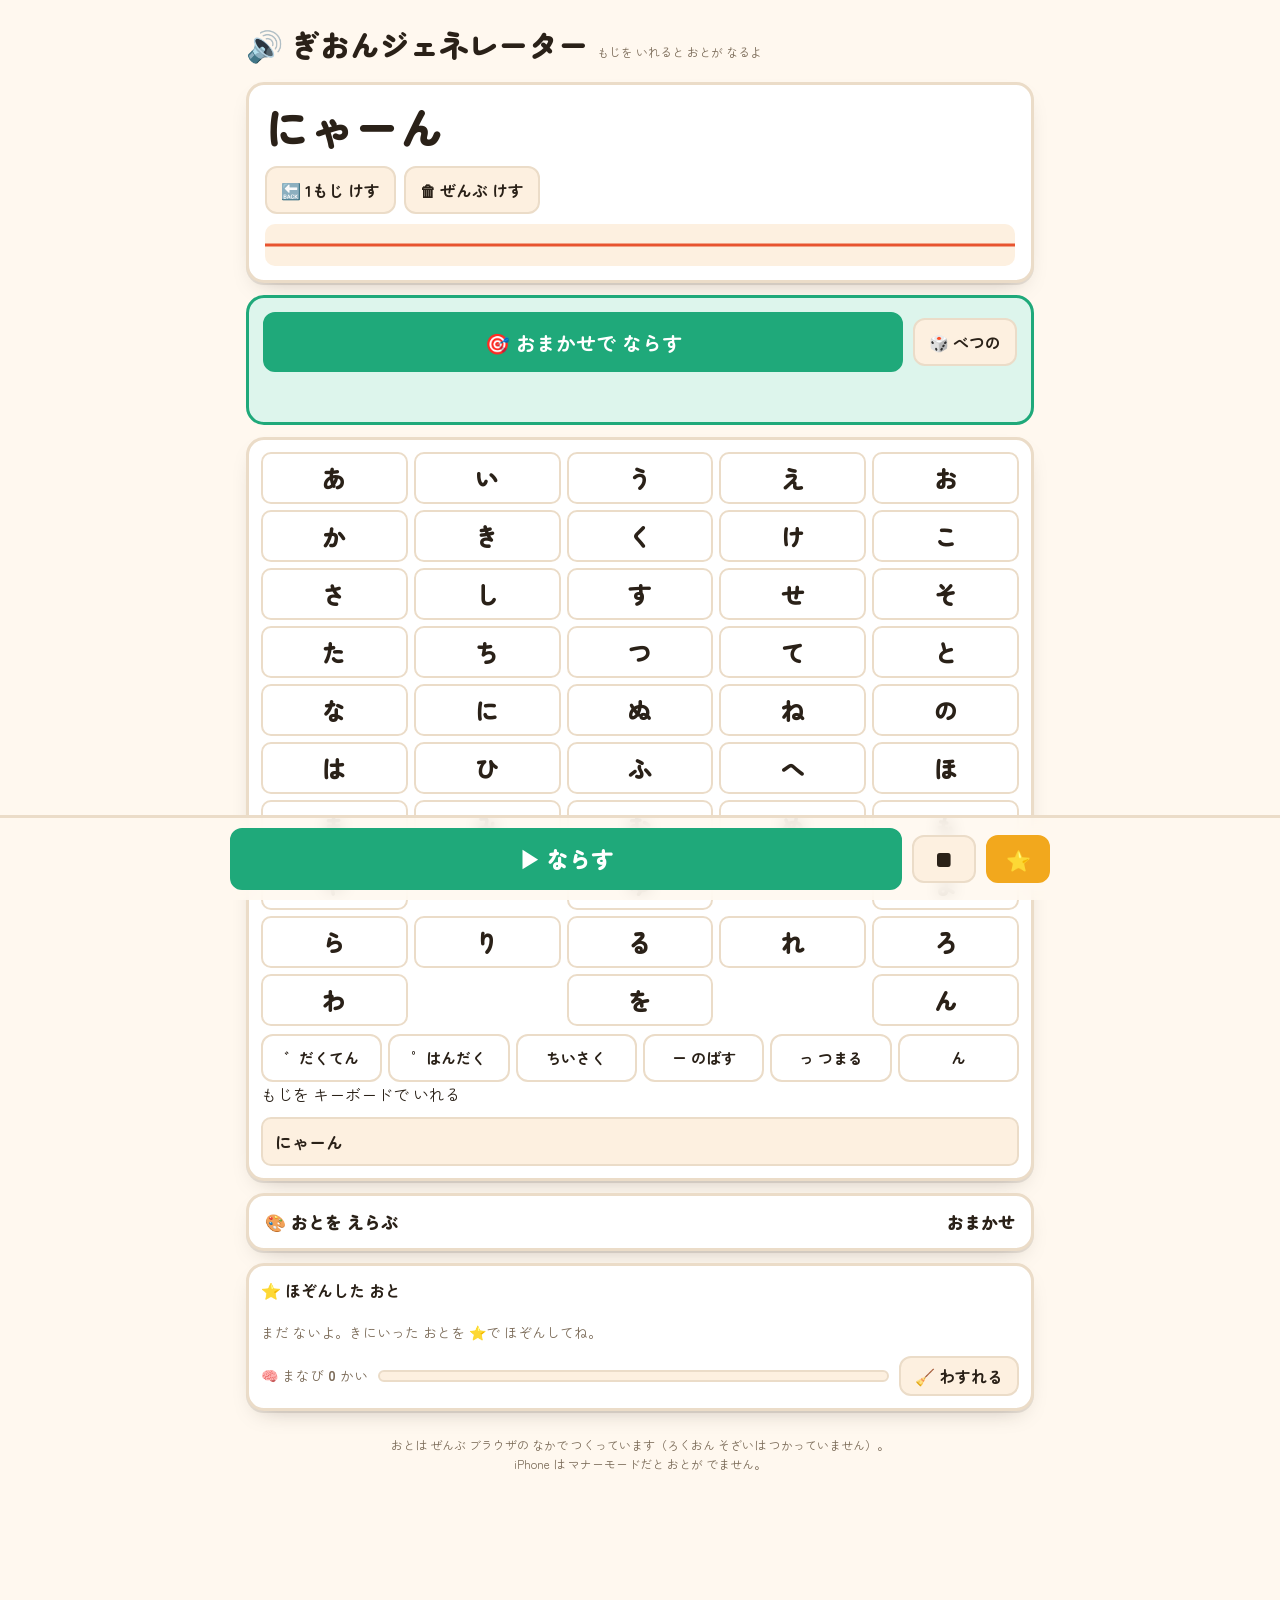
==== apps/giongen/index.html @ de9b0971 "アプリ本体: 48スタイル / 73バリエーション、おまかせ判定、学習、保存、UI - styles/  9カテゴリ 48スタイル。実測値を持つものは出発点として使い、            特徴を出" ====
<!doctype html>
<html lang="ja">
<head>
<meta charset="utf-8">
<meta name="viewport" content="width=device-width, initial-scale=1, viewport-fit=cover">
<title>ぎおんジェネレーター</title>
<meta name="description" content="ひらがなを いれると、もじに かけない おとが なる。">
<link rel="preconnect" href="https://fonts.googleapis.com">
<link rel="preconnect" href="https://fonts.gstatic.com" crossorigin>
<link rel="stylesheet" href="https://fonts.googleapis.com/css2?family=Zen+Maru+Gothic:wght@400;700;900&display=swap">
<link rel="stylesheet" href="style.css">
</head>
<body>
<div class="wrap">

  <header>
    <h1>🔊 ぎおんジェネレーター</h1>
    <span class="tag">もじを いれると おとが なるよ</span>
  </header>

  <!-- 入力表示 -->
  <section class="display">
    <div id="shown" aria-live="polite"></div>
    <div class="disp-row">
      <button type="button" id="backBtn" class="btn-ghost">🔙 1もじ けす</button>
      <button type="button" id="clearBtn" class="btn-ghost">🗑 ぜんぶ けす</button>
    </div>
    <canvas id="viz" width="800" height="42" aria-hidden="true"></canvas>
  </section>

  <!-- おまかせ -->
  <section class="auto">
    <div class="auto-row">
      <button type="button" id="autoBtn" class="btn-go">🎯 おまかせで ならす</button>
      <button type="button" id="rerollBtn" class="btn-ghost">🎲 べつの</button>
    </div>
    <div id="autoResult" aria-live="polite"></div>
  </section>

  <!-- 五十音キーボード -->
  <section class="kb">
    <div class="kb-grid" id="kbGrid"></div>
    <div class="kb-tools">
      <button type="button" id="dakuBtn"  aria-pressed="false">゛だくてん</button>
      <button type="button" id="handaBtn" aria-pressed="false">゜はんだく</button>
      <button type="button" id="smallBtn" aria-pressed="false">ちいさく</button>
      <button type="button" data-insert="ー">ー のばす</button>
      <button type="button" data-insert="っ">っ つまる</button>
      <button type="button" data-insert="ん">ん</button>
    </div>
    <label class="visually-hidden" for="txt">もじを キーボードで いれる</label>
    <input id="txt" type="text" inputmode="text" autocomplete="off" spellcheck="false"
           placeholder="キーボードで うっても いいよ">
  </section>

  <!-- スタイル選択 -->
  <details class="picker" id="picker">
    <summary><span>🎨 おとを えらぶ</span><span id="pickerNow">おまかせ</span></summary>
    <div class="picker-body">
      <div class="tabs" id="tabs" role="tablist"></div>
      <div class="styles" id="styles"></div>
      <div class="kb-tools" style="margin-top:10px">
        <button type="button" id="adultBtn" aria-pressed="false">🔞 おとなモード</button>
        <button type="button" id="randStyleBtn" class="btn-ghost">🎲 ランダム</button>
      </div>
    </div>
  </details>

  <!-- ほぞん -->
  <section class="saves">
    <strong>⭐ ほぞんした おと</strong>
    <div class="save-list" id="saveList"></div>
    <p class="empty" id="saveEmpty">まだ ないよ。きにいった おとを ⭐で ほぞんしてね。</p>
    <div class="learn">
      <span>🧠 まなび <b id="learnCount">0</b> かい</span>
      <span class="meter"><i id="learnBar"></i></span>
      <button type="button" id="forgetBtn" class="btn-ghost" style="min-height:40px">🧹 わすれる</button>
    </div>
  </section>

  <footer>
    おとは ぜんぶ ブラウザの なかで つくっています（ろくおん そざいは つかっていません）。<br>
    iPhone は マナーモードだと おとが でません。
  </footer>
</div>

<!-- 下部固定 -->
<div class="dock">
  <div class="dock-inner">
    <button type="button" id="playBtn" class="btn-go">▶ ならす</button>
    <button type="button" id="stopBtn" class="btn-ghost">■</button>
    <button type="button" id="saveBtn" class="btn-star">⭐</button>
  </div>
</div>

<dialog id="warnDlg">
  <h2>⚠️ ちゅうい</h2>
  <p id="warnText"></p>
  <div class="row">
    <button type="button" id="warnCancel" class="btn-ghost">やめる</button>
    <button type="button" id="warnOk" class="btn-go">わかった</button>
  </div>
</dialog>

<script type="module" src="js/app.js"></script>
</body>
</html>
---- apps/giongen/style.css ----
/* ちびっこが独力で操作できることを最優先。
   文字が読めなくても絵文字で選べる／タップ領域は最小48px／高コントラスト。 */
:root{
  --bg:#FFF8EF; --surface:#FFFFFF; --surface2:#FDF0E0;
  --ink:#2A2118; --muted:#7A6A57; --line:#EBDCC8;
  --accent:#E8542F; --accent-ink:#FFFFFF; --accent-soft:#FFE3D8;
  --go:#1FA97A; --go-soft:#DDF5EC;
  --star:#F2A81D; --star-soft:#FFF1D4;
  --warn:#C0392B; --warn-soft:#FBE4E1;
  --radius:18px;
  --shadow:0 2px 0 rgba(42,33,24,.10), 0 10px 24px -14px rgba(42,33,24,.35);
}
@media (prefers-color-scheme:dark){ :root:not([data-theme="light"]){
  --bg:#18120C; --surface:#241B12; --surface2:#2E2318;
  --ink:#F6ECE0; --muted:#B39D84; --line:#3A2C1E;
  --accent:#FF7A55; --accent-ink:#241B12; --accent-soft:#3A2118;
  --go:#3FD3A0; --go-soft:#123026;
  --star:#FFC552; --star-soft:#33260F;
  --warn:#FF7A6B; --warn-soft:#3A1C18;
  --shadow:0 2px 0 rgba(0,0,0,.35), 0 12px 28px -16px rgba(0,0,0,.8);
}}
:root[data-theme="dark"]{
  --bg:#18120C; --surface:#241B12; --surface2:#2E2318;
  --ink:#F6ECE0; --muted:#B39D84; --line:#3A2C1E;
  --accent:#FF7A55; --accent-ink:#241B12; --accent-soft:#3A2118;
  --go:#3FD3A0; --go-soft:#123026;
  --star:#FFC552; --star-soft:#33260F;
  --warn:#FF7A6B; --warn-soft:#3A1C18;
  --shadow:0 2px 0 rgba(0,0,0,.35), 0 12px 28px -16px rgba(0,0,0,.8);
}
*{box-sizing:border-box}
html,body{height:100%}
body{
  margin:0; background:var(--bg); color:var(--ink);
  font-family:"Zen Maru Gothic","Hiragino Maru Gothic ProN",-apple-system,"Noto Sans JP",sans-serif;
  font-size:16px; line-height:1.6;
  -webkit-text-size-adjust:100%;
}
.wrap{max-width:820px; margin:0 auto; padding-inline:16px; padding-block:20px 160px}

header{display:flex; align-items:baseline; gap:10px; flex-wrap:wrap; margin-bottom:14px}
h1{font-size:clamp(22px,5.5vw,30px); font-weight:800; margin:0; letter-spacing:-.01em}
.tag{font-size:12px; color:var(--muted)}

/* ---- 入力表示 ---- */
.display{
  background:var(--surface); border:3px solid var(--line); border-radius:var(--radius);
  padding:14px 16px; box-shadow:var(--shadow); margin-bottom:12px;
}
#shown{
  font-size:clamp(28px,8vw,44px); font-weight:800; line-height:1.25;
  min-height:1.3em; word-break:break-all; letter-spacing:.02em;
}
#shown:empty::before{content:"ここに もじが でるよ"; color:var(--muted); font-size:20px; font-weight:400}
.disp-row{display:flex; gap:8px; margin-top:10px; flex-wrap:wrap}
.disp-row button{flex:0 0 auto}

/* ---- ボタン共通 ---- */
button{
  font-family:inherit; font-weight:700; cursor:pointer;
  border:2px solid var(--line); background:var(--surface); color:var(--ink);
  border-radius:12px; min-height:48px; padding:0 14px; font-size:16px;
  transition:transform .06s;
}
button:active{transform:translateY(2px)}
button:focus-visible{outline:3px solid var(--accent); outline-offset:2px}
.btn-go{background:var(--go); border-color:var(--go); color:#fff}
.btn-star{background:var(--star); border-color:var(--star); color:#3A2A08}
.btn-ghost{background:var(--surface2)}

/* ---- 五十音キーボード ---- */
.kb{background:var(--surface); border:3px solid var(--line); border-radius:var(--radius);
    padding:12px; box-shadow:var(--shadow); margin-bottom:12px}
.kb-grid{display:grid; grid-template-columns:repeat(5,1fr); gap:6px}
.kb-grid button{min-height:52px; font-size:24px; font-weight:800; padding:0; border-radius:10px}
.kb-grid button.blank{visibility:hidden}
.kb-tools{display:flex; gap:6px; margin-top:8px; flex-wrap:wrap}
.kb-tools button{flex:1 1 0; min-width:64px; font-size:15px}
.kb-tools button[aria-pressed="true"]{background:var(--accent); border-color:var(--accent); color:var(--accent-ink)}
#txt{
  width:100%; margin-top:10px; font-family:inherit; font-size:17px; font-weight:600;
  padding:10px 12px; border:2px solid var(--line); border-radius:10px;
  background:var(--surface2); color:var(--ink);
}
#txt:focus{outline:none; border-color:var(--accent)}

/* ---- おまかせ ---- */
.auto{
  background:var(--go-soft); border:3px solid var(--go); border-radius:var(--radius);
  padding:14px; margin-bottom:12px;
}
.auto-row{display:flex; gap:10px; align-items:center; flex-wrap:wrap}
#autoBtn{flex:1 1 220px; min-height:60px; font-size:20px}
#autoResult{margin-top:10px; font-size:16px; font-weight:700; min-height:1.6em}
#autoResult .why{font-weight:400; color:var(--muted); font-size:14px}

/* ---- スタイル選択 ---- */
details.picker{margin-bottom:12px}
details.picker>summary{
  list-style:none; cursor:pointer; background:var(--surface); border:3px solid var(--line);
  border-radius:var(--radius); padding:12px 16px; font-weight:800; font-size:17px;
  box-shadow:var(--shadow); display:flex; justify-content:space-between; align-items:center;
}
details.picker>summary::-webkit-details-marker{display:none}
details.picker[open]>summary{border-bottom-left-radius:0; border-bottom-right-radius:0}
.picker-body{background:var(--surface); border:3px solid var(--line); border-top:0;
  border-radius:0 0 var(--radius) var(--radius); padding:12px}
.tabs{display:flex; gap:6px; overflow-x:auto; padding-bottom:6px; margin-bottom:10px}
.tabs button{flex:0 0 auto; font-size:15px; min-height:44px; padding:0 12px}
.tabs button[aria-selected="true"]{background:var(--accent); border-color:var(--accent); color:var(--accent-ink)}
.styles{display:grid; grid-template-columns:repeat(auto-fill,minmax(96px,1fr)); gap:8px}
.styles button{
  display:flex; flex-direction:column; align-items:center; justify-content:center; gap:2px;
  min-height:86px; padding:6px 4px; font-size:12px; line-height:1.25; text-align:center;
}
.styles button .e{font-size:30px; line-height:1.1}
.styles button[aria-pressed="true"]{border-color:var(--accent); background:var(--accent-soft)}
.styles button.locked{border-color:var(--warn); background:var(--warn-soft)}

/* ---- ほぞん ---- */
.saves{background:var(--surface); border:3px solid var(--line); border-radius:var(--radius);
  padding:12px; box-shadow:var(--shadow)}
.save-list{display:grid; grid-template-columns:repeat(auto-fill,minmax(150px,1fr)); gap:8px; margin-top:10px}
.save-card{display:flex; align-items:center; gap:6px; border:2px solid var(--line);
  border-radius:12px; padding:8px; background:var(--surface2)}
.save-card .play{flex:1; min-height:44px; text-align:left; border:0; background:none;
  font-size:16px; font-weight:800; padding:0 4px; overflow:hidden; text-overflow:ellipsis; white-space:nowrap}
.save-card .sub{display:block; font-size:11px; font-weight:400; color:var(--muted)}
.save-card .del{min-height:40px; min-width:40px; padding:0; border-radius:10px; font-size:14px}
.empty{color:var(--muted); font-size:14px; margin:8px 0 0}

/* ---- 学習メーター ---- */
.learn{display:flex; align-items:center; gap:10px; flex-wrap:wrap; margin-top:12px;
  font-size:14px; color:var(--muted)}
.meter{flex:1 1 120px; height:12px; background:var(--surface2); border-radius:99px; overflow:hidden;
  border:2px solid var(--line)}
.meter i{display:block; height:100%; background:var(--star); width:0}

/* ---- 下部固定のならすボタン ---- */
.dock{
  position:fixed; left:0; right:0; bottom:0; z-index:10;
  background:color-mix(in srgb, var(--bg) 86%, transparent);
  backdrop-filter:blur(8px); border-top:3px solid var(--line);
  padding:10px 16px; padding-bottom:calc(10px + env(safe-area-inset-bottom,0px));
}
.dock-inner{max-width:820px; margin:0 auto; display:flex; gap:10px; align-items:center}
#playBtn{flex:1; min-height:62px; font-size:22px; font-weight:800}
#stopBtn{min-width:64px}
#saveBtn{min-width:64px; font-size:20px}

/* ---- 再生中のビジュアル ---- */
#viz{width:100%; height:42px; display:block; margin-top:10px; border-radius:10px; background:var(--surface2)}

/* ---- 警告 ---- */
dialog{border:3px solid var(--warn); border-radius:var(--radius); background:var(--surface);
  color:var(--ink); max-width:360px; padding:18px; box-shadow:var(--shadow)}
dialog::backdrop{background:rgba(0,0,0,.45)}
dialog h2{margin:0 0 8px; font-size:19px; color:var(--warn)}
dialog p{font-size:14px; margin:0 0 14px}
dialog .row{display:flex; gap:8px}
dialog .row button{flex:1}

footer{margin-top:24px; font-size:12px; color:var(--muted); text-align:center}
footer a{color:var(--muted)}
@media (prefers-reduced-motion:reduce){*{transition:none!important; animation:none!important}}
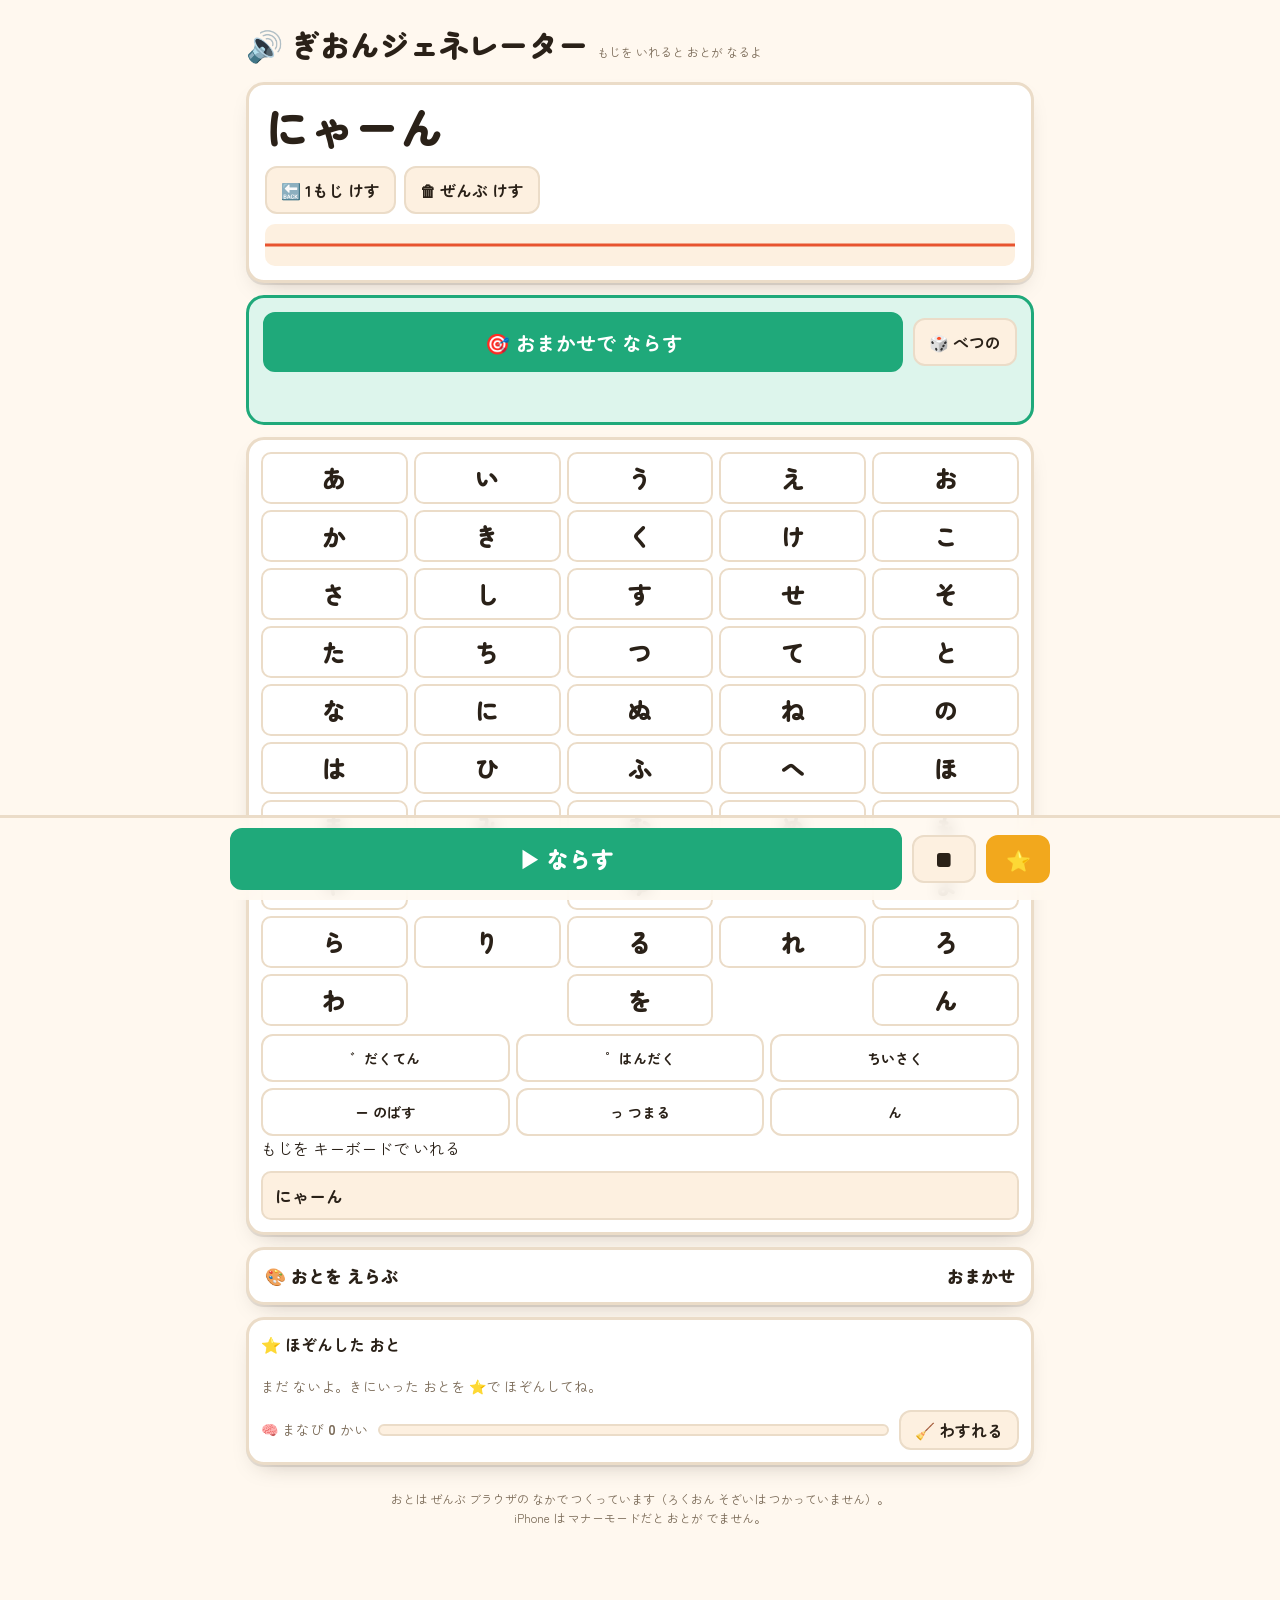
==== commit 6017906e: "ガコッ連打のピーク超過を修正、faviconを追加 metal() のノイズバッファは毎回ランダムなので、レンダリング結果のピークが 実行ごとに変わる。ガコッの連打バリエーションは複数ヒットが重なるた" ====
--- a/apps/giongen/index.html
+++ b/apps/giongen/index.html
@@ -3,6 +3,7 @@
 <head>
 <meta charset="utf-8">
 <meta name="viewport" content="width=device-width, initial-scale=1, viewport-fit=cover">
+<link rel="icon" href="data:image/svg+xml,%3Csvg xmlns=%22http://www.w3.org/2000/svg%22 viewBox=%220 0 100 100%22%3E%3Ctext y=%22.9em%22 font-size=%2290%22%3E🔊%3C/text%3E%3C/svg%3E">
 <title>ぎおんジェネレーター</title>
 <meta name="description" content="ひらがなを いれると、もじに かけない おとが なる。">
 <link rel="preconnect" href="https://fonts.googleapis.com">
--- a/apps/giongen/style.css
+++ b/apps/giongen/style.css
@@ -75,7 +75,7 @@
 .kb-grid button{min-height:52px; font-size:24px; font-weight:800; padding:0; border-radius:10px}
 .kb-grid button.blank{visibility:hidden}
 .kb-tools{display:flex; gap:6px; margin-top:8px; flex-wrap:wrap}
-.kb-tools button{flex:1 1 0; min-width:64px; font-size:15px}
+.kb-tools button{flex:1 1 30%; min-width:92px; font-size:14px; white-space:nowrap}
 .kb-tools button[aria-pressed="true"]{background:var(--accent); border-color:var(--accent); color:var(--accent-ink)}
 #txt{
   width:100%; margin-top:10px; font-family:inherit; font-size:17px; font-weight:600;
